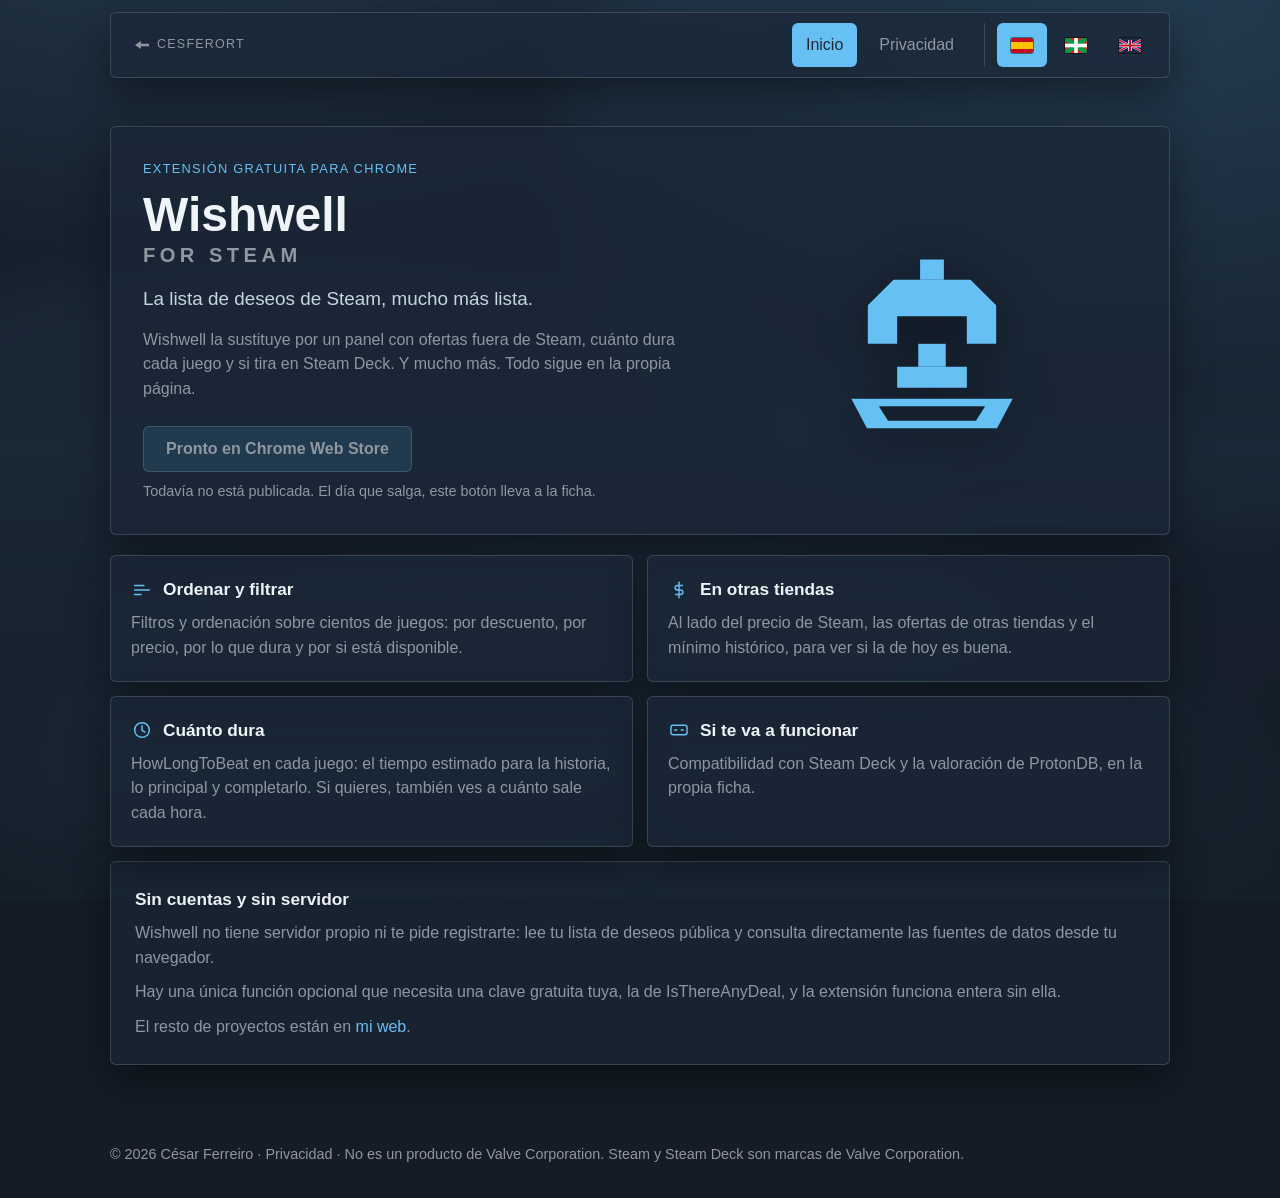
==== index.html @ 17008d9f "La web de Wishwell, dicha con más calma." ====
<!DOCTYPE html>
<html lang="es" translate="no">
<head>
  <meta charset="utf-8">
  <meta name="google" content="notranslate">
  <meta name="viewport" content="width=device-width, initial-scale=1">
  <title>Wishwell for Steam</title>
  <meta name="description" content="Convierte la lista de deseos de Steam en una lista mucho más lista: ofertas fuera de Steam, cuánto dura cada juego y si tira en Steam Deck, en el mismo panel. Y mucho más.">
  <link rel="canonical" href="https://cesferort.github.io/wishwell-site/">
  <meta property="og:type" content="website">
  <meta property="og:locale" content="es_ES">
  <meta property="og:title" content="Wishwell for Steam">
  <meta property="og:description" content="Convierte la lista de deseos de Steam en una lista mucho más lista: ofertas fuera de Steam, cuánto dura cada juego y si tira en Steam Deck, en el mismo panel. Y mucho más.">
  <meta property="og:url" content="https://cesferort.github.io/wishwell-site/">
  <meta property="og:image" content="https://cesferort.github.io/wishwell-site/art/share-2026-11.jpg">
  <meta property="og:image:width" content="1200">
  <meta property="og:image:height" content="630">
  <meta property="og:image:alt" content="El arco y el brocal de Wishwell, dentro de una moneda.">
  <meta name="twitter:card" content="summary_large_image">
  <link rel="icon" href="art/favicon.png">
  <link rel="stylesheet" href="style.css">
</head>
<body>
  <div class="scene" aria-hidden="true"></div>
  <a class="skip" href="#contenido">Saltar al contenido</a>
  <header class="bar panel-box">
    <a class="home" href="https://cesferort.github.io/" target="_blank" rel="noopener">
      <span class="home-arrow" aria-hidden="true"></span>Cesferort
    </a>
    <input class="menu-check" id="menu-check" type="checkbox">
    <label class="menu-toggle" for="menu-check"><span class="visually-hidden">Menú</span><span class="burger" aria-hidden="true"></span></label>
    <nav class="nav" aria-label="Páginas">
      <a href="index.html" aria-current="page">Inicio</a>
      <a href="privacy/es.html">Privacidad</a>
      <span class="langs">
        <a href="index.html" lang="es" aria-current="page" class="flag flag-es" aria-label="Español"><svg class="flag-svg" viewBox="0 0 22 15" aria-hidden="true"><rect width="22" height="15" fill="#c60b1e"/><rect y="4" width="22" height="7" fill="#ffc400"/></svg></a>
        <a href="eu.html" lang="eu" hreflang="eu" class="flag flag-eu" aria-label="Euskera"><svg class="flag-svg" viewBox="0 0 22 15" aria-hidden="true"><rect width="22" height="15" fill="#da291c"/><path fill="#009b48" d="M0 0h4.2L22 12.2V15h-4.2L0 2.8z"/><path fill="#009b48" d="M22 0h-4.2L0 12.2V15h4.2L22 2.8z"/><rect x="9.2" width="3.6" height="15" fill="#fff"/><rect y="5.7" width="22" height="3.6" fill="#fff"/></svg></a>
        <a href="en.html" lang="en" hreflang="en" class="flag flag-en" aria-label="Inglés"><svg class="flag-svg" viewBox="0 0 60 30" aria-hidden="true"><path fill="#012169" d="M0 0h60v30H0z"/><path stroke="#fff" stroke-width="6" d="M0 0l60 30m0-30L0 30"/><path stroke="#C8102E" stroke-width="4" d="M0 0l60 30m0-30L0 30"/><path stroke="#fff" stroke-width="10" d="M30 0v30M0 15h60"/><path stroke="#C8102E" stroke-width="6" d="M30 0v30M0 15h60"/></svg></a>
      </span>
    </nav>
  </header>
  <main id="contenido">
    <section class="hero panel-box">
      <div>
        <p class="eyebrow">Extensión gratuita para Chrome</p>
        <h1>Wishwell<span class="for">for Steam</span></h1>
        <p class="lead">La lista de deseos de Steam, mucho más lista.</p>
        <p class="plain">Wishwell la sustituye por un panel con ofertas fuera de Steam, cuánto dura cada juego y si tira en Steam Deck. Y mucho más. Todo sigue en la propia página.</p>
        <p class="store">
          <span class="cta cta-soon">Pronto en Chrome Web Store</span>
          <!-- Cuando la extensión esté publicada, este enlace sustituye al span de arriba:
               <a class="cta" href="https://chromewebstore.google.com/detail/ID">Instalar desde Chrome Web Store</a> -->
        </p>
        <p class="store-note">Todavía no está publicada. El día que salga, este botón lleva a la ficha.</p>
      </div>
      <svg class="hero-mark" viewBox="0 0 24 24" aria-hidden="true">
        <g fill="currentColor">
          <path d="M5 13.4 5 9.2 7.8 6.4 16.2 6.4 19 9.2 19 13.4 15.8 13.4 15.8 10.4 8.2 10.4 8.2 13.4Z"/>
          <path d="M10.7 4.2h2.6V6.4h-2.6z"/>
          <path d="M10.5 13.4h3V15.9h-3z"/>
          <path d="M8.2 15.9h7.6V18.2H8.2z"/>
          <path fill-rule="evenodd" d="M3.2 19.4h17.6l-1.7 3.2H4.9zM6.2 20.2h11.6l-1 1.6H7.2z"/>
        </g>
      </svg>
    </section>

    <section class="cards" aria-label="Qué hace">
      <article class="panel-box">
        <h2><svg viewBox="0 0 24 24" aria-hidden="true"><path d="M4 12h16M4 7h10M4 17h7" fill="none" stroke="currentColor" stroke-width="1.6" stroke-linecap="round"/></svg>Ordenar y filtrar</h2>
        <p>Filtros y ordenación sobre cientos de juegos: por descuento, por precio, por lo que dura y por si está disponible.</p>
      </article>
      <article class="panel-box">
        <h2><svg viewBox="0 0 24 24" aria-hidden="true"><path d="M12 3.6v16.8" fill="none" stroke="currentColor" stroke-width="1.6" stroke-linecap="round"/><path d="M15.6 7.2H10.2a2.4 2.4 0 0 0 0 4.8h3.6a2.4 2.4 0 0 1 0 4.8H8.4" fill="none" stroke="currentColor" stroke-width="1.6" stroke-linecap="round"/></svg>En otras tiendas</h2>
        <p>Al lado del precio de Steam, las ofertas de otras tiendas y el mínimo histórico, para ver si la de hoy es buena.</p>
      </article>
      <article class="panel-box">
        <h2><svg viewBox="0 0 24 24" aria-hidden="true"><circle cx="12" cy="12" r="8" fill="none" stroke="currentColor" stroke-width="1.6"/><path d="M12 7.4v5l3 2" fill="none" stroke="currentColor" stroke-width="1.6" stroke-linecap="round"/></svg>Cuánto dura</h2>
        <p>HowLongToBeat en cada juego: el tiempo estimado para la historia, lo principal y completarlo. Si quieres, también ves a cuánto sale cada hora.</p>
      </article>
      <article class="panel-box">
        <h2><svg viewBox="0 0 24 24" aria-hidden="true"><rect x="3.2" y="6.8" width="17.6" height="10.4" rx="2.4" fill="none" stroke="currentColor" stroke-width="1.6"/><path d="M7.4 12h2.2M14.4 12h2.2" fill="none" stroke="currentColor" stroke-width="1.6" stroke-linecap="round"/></svg>Si te va a funcionar</h2>
        <p>Compatibilidad con Steam Deck y la valoración de ProtonDB, en la propia ficha.</p>
      </article>
    </section>

    <!--
      Franja de capturas. Se descomenta cuando existan los cinco archivos de
      art/shots/, que son los mismos que sube la ficha de la Chrome Web Store.
      Tienen que ser capturas reales del panel sobre una lista de deseos de
      verdad: la tienda rechaza recreaciones.

      <section class="shots" aria-label="Capturas">
        <figure class="panel-box shots-wide">
          <img src="art/shots/panel.png" width="1280" height="800" alt="El panel de Wishwell sobre una lista de deseos, con juegos en oferta.">
          <figcaption>El panel sustituye a la lista y la ordena por lo que te interesa.</figcaption>
        </figure>
        <figure class="panel-box">
          <img src="art/shots/filtros.png" width="1280" height="800" alt="El panel de filtros abierto, con la rejilla de tres columnas.">
          <figcaption>Filtros por descuento, precio, duracion y disponibilidad.</figcaption>
        </figure>
        <figure class="panel-box">
          <img src="art/shots/detalle.png" width="1280" height="800" alt="El modal de detalle, con minimo historico y tiempos de juego.">
          <figcaption>Minimo historico, tiempos de HowLongToBeat y comparacion de precio.</figcaption>
        </figure>
        <figure class="panel-box">
          <img src="art/shots/temas.png" width="1280" height="800" alt="Dos temas distintos del panel, uno al lado del otro.">
          <figcaption>Diecinueve temas, incluido uno claro.</figcaption>
        </figure>
        <figure class="panel-box">
          <img src="art/shots/opciones.png" width="1280" height="800" alt="La pagina de opciones, con el apartado de IsThereAnyDeal.">
          <figcaption>Las opciones, con el apartado de IsThereAnyDeal.</figcaption>
        </figure>
      </section>
    -->

    <section class="panel panel-box">
      <h2>Sin cuentas y sin servidor</h2>
      <p>Wishwell no tiene servidor propio ni te pide registrarte: lee tu lista de deseos pública y consulta directamente las fuentes de datos desde tu navegador.</p>
      <p>Hay una única función opcional que necesita una clave gratuita tuya, la de IsThereAnyDeal, y la extensión funciona entera sin ella.</p>
      <p>El resto de proyectos están en <a href="https://cesferort.github.io/" target="_blank" rel="noopener">mi web</a>.</p>
    </section>
  </main>
  <footer>
    <p>© 2026 César Ferreiro · <a href="privacy/es.html">Privacidad</a> · No es un producto de Valve Corporation. Steam y Steam Deck son marcas de Valve Corporation.</p>
  </footer>
</body>
</html>
---- style.css ----
:root {
  color-scheme: dark;
  --bg0: #141c26;
  --bg1: #1b2838;
  --bg2: #2a475e;
  --line: rgba(199, 213, 224, 0.18);
  --text: #c7d5e0;
  --bright: #eef4f8;
  --muted: #8f98a0;
  --accent: #66c0f4;
  --accent-2: #417a9b;
  --sale: #a4d007;
  --radius: 6px;
  --shadow: 0 16px 42px rgba(0, 0, 0, 0.42);
  font-family: "Segoe UI", "Helvetica Neue", sans-serif;
}

* { box-sizing: border-box; }

body {
  margin: 0;
  min-height: 100vh;
  padding-top: 12px;
  color: var(--text);
  background: var(--bg0);
  line-height: 1.55;
}

/* La foto va desenfocada y bajo dos capas de oscurecido. */
.scene {
  position: fixed;
  inset: 0;
  z-index: -1;
  overflow: hidden;
  pointer-events: none;
}

.scene::before {
  content: "";
  position: absolute;
  inset: -48px;
  background:
    radial-gradient(1200px 680px at 18% -10%, rgba(102, 192, 244, 0.13), transparent 60%),
    radial-gradient(1000px 620px at 86% 4%, rgba(65, 122, 155, 0.2), transparent 62%),
    linear-gradient(180deg, rgba(27, 40, 56, 0.72), rgba(18, 25, 34, 0.86)),
    url("art/backdrop.jpg") center / cover no-repeat;
  filter: blur(10px);
}

.skip {
  position: absolute;
  left: 12px;
  top: 12px;
  padding: 8px 12px;
  background: var(--bg1);
  color: var(--bright);
  z-index: 5;
  transform: translateY(-150%);
}

.skip:focus { transform: none; }

.visually-hidden {
  position: absolute;
  width: 1px;
  height: 1px;
  padding: 0;
  margin: -1px;
  overflow: hidden;
  clip: rect(0, 0, 0, 0);
  white-space: nowrap;
  border: 0;
}

/* El enlace al sitio padre va a la izquierda y separado: no es una pagina
   hermana de esta, se sale del sitio. */
.home {
  display: inline-flex;
  align-items: center;
  gap: 8px;
  margin-right: auto;
  min-height: 48px;
  padding: 0 14px 0 10px;
  color: var(--muted);
  text-decoration: none;
  letter-spacing: 0.1em;
  text-transform: uppercase;
  font-size: 0.78rem;
  transition: color 220ms ease;
}

.home:hover { color: var(--accent); }

.home-arrow {
  width: 14px;
  height: 8px;
  background: currentColor;
  clip-path: polygon(0 50%, 42% 0, 42% 34%, 100% 34%, 100% 66%, 42% 66%, 42% 100%);
}

.bar {
  position: sticky;
  top: 0;
  z-index: 2;
  display: flex;
  flex-wrap: wrap;
  align-items: center;
  justify-content: flex-end;
  gap: 4px 8px;
  width: min(1060px, calc(100% - 32px));
  margin: 0 auto;
  padding: 8px 14px;
}

.menu-check {
  position: absolute;
  width: 1px;
  height: 1px;
  padding: 0;
  margin: -1px;
  overflow: hidden;
  clip: rect(0, 0, 0, 0);
  white-space: nowrap;
  border: 0;
}

.menu-toggle { display: none; }

@media (min-width: 801px) {
  .menu-check { display: none; }
}

.burger {
  position: relative;
  display: block;
  width: 18px;
  height: 2px;
  background: var(--text);
}

.burger::before,
.burger::after {
  content: "";
  position: absolute;
  left: 0;
  width: 18px;
  height: 2px;
  background: var(--text);
}

.burger::before { top: -6px; }
.burger::after { top: 6px; }

.nav {
  display: flex;
  flex-wrap: wrap;
  align-items: center;
  justify-content: flex-end;
  gap: 4px 8px;
}

.nav a {
  color: var(--muted);
  text-decoration: none;
  min-height: 44px;
  display: inline-flex;
  align-items: center;
  padding: 0 14px;
  border-radius: var(--radius);
  transition: color 200ms ease, background-color 200ms ease;
}

.nav a:hover { color: var(--bright); background: rgba(102, 192, 244, 0.14); }

.nav a[aria-current="page"] {
  color: var(--bg1);
  background: var(--accent);
}

.langs {
  display: inline-flex;
  gap: 4px;
  margin-left: 8px;
  padding-left: 12px;
  border-left: 1px solid var(--line);
}

main {
  width: min(1060px, calc(100% - 32px));
  margin: 0 auto;
  padding: 24px 0 64px;
}

.hero {
  display: grid;
  grid-template-columns: 1.15fr 0.85fr;
  gap: 28px;
  align-items: center;
  margin-top: 24px;
  padding: 32px;
}

.eyebrow {
  margin: 0 0 10px;
  color: var(--accent);
  letter-spacing: 0.1em;
  text-transform: uppercase;
  font-size: 0.8rem;
}

h1 {
  margin: 0;
  font-size: clamp(2rem, 4.6vw, 3rem);
  font-weight: 650;
  line-height: 1.08;
  color: var(--bright);
}

h1 .for {
  display: block;
  margin-top: 4px;
  font-size: 0.42em;
  font-weight: 600;
  letter-spacing: 0.22em;
  text-transform: uppercase;
  color: var(--muted);
}

.lead {
  margin: 18px 0 0;
  font-size: 1.18rem;
  max-width: 34rem;
}

.plain {
  margin: 14px 0 0;
  max-width: 38rem;
  color: var(--muted);
}

.hero-mark {
  width: min(100%, 220px);
  justify-self: center;
  color: var(--accent);
  filter: drop-shadow(0 12px 28px rgba(0, 0, 0, 0.45));
}

/* Boton de la tienda. `.cta-soon` es el mismo boton apagado, mientras la
   extension no este publicada. */
.store { margin: 24px 0 0; }

.cta {
  display: inline-flex;
  align-items: center;
  justify-content: center;
  min-height: 46px;
  padding: 0 22px;
  border-radius: var(--radius);
  background: var(--accent);
  color: var(--bg1);
  font-weight: 650;
  text-decoration: none;
  border: 1px solid transparent;
  transition: background-color 200ms ease;
}

.cta:hover { background: #8ad1f8; }

.cta-soon {
  background: rgba(102, 192, 244, 0.12);
  border-color: var(--line);
  color: var(--muted);
  font-weight: 600;
  cursor: default;
}

.store-note {
  margin: 8px 0 0;
  color: var(--muted);
  font-size: 0.9rem;
}

.cards {
  display: grid;
  grid-template-columns: 1fr 1fr;
  gap: 14px;
  margin-top: 20px;
}

.cards article {
  padding: 20px;
  transition:
    transform 240ms ease,
    border-color 240ms ease,
    background-color 240ms ease,
    box-shadow 240ms ease;
}

.cards article:hover {
  transform: translateY(-3px);
  border-color: rgba(102, 192, 244, 0.8);
  background: rgba(36, 52, 72, 0.88);
  box-shadow: 0 22px 48px rgba(0, 0, 0, 0.34);
}

.cards h2 {
  display: flex;
  align-items: center;
  gap: 10px;
  margin: 0 0 8px;
  font-size: 1.08rem;
  font-weight: 650;
  color: var(--bright);
}

.cards h2 svg {
  width: 22px;
  height: 22px;
  flex: none;
  color: var(--accent);
}

.cards p { margin: 0; color: var(--muted); }

/* Franja de capturas. El marcado esta escrito y comentado en las tres paginas,
   igual que el enlace de la tienda: las capturas tienen que salir de la
   extension funcionando sobre una lista de deseos real, no de una recreacion,
   porque son las mismas que pide la ficha de la tienda y alli se exige que
   muestren funcionalidad real. */
.shots {
  display: grid;
  grid-template-columns: repeat(auto-fit, minmax(300px, 1fr));
  gap: 14px;
  margin-top: 14px;
}

.shots figure {
  margin: 0;
  padding: 10px 10px 0;
  overflow: hidden;
}

.shots img {
  display: block;
  width: 100%;
  height: auto;
  border-radius: 4px;
}

.shots figcaption {
  padding: 10px 4px 12px;
  color: var(--muted);
  font-size: 0.9rem;
}

.shots-wide { grid-column: 1 / -1; }

.panel {
  margin-top: 14px;
  padding: 24px;
}

.panel h2 {
  margin: 0 0 8px;
  font-size: 1.08rem;
  font-weight: 650;
  color: var(--bright);
}

.panel p, .panel li { margin: 0; color: var(--muted); }
.panel p + p, .panel ul { margin-top: 10px; }
.panel ul { padding-left: 1.2rem; }

.panel a {
  color: var(--accent);
  text-decoration: none;
  transition: color 200ms ease;
}

.panel a:hover { color: var(--bright); }


/* Paginas de texto largo (privacidad). */
article.page { padding: 34px 38px 44px; }

.page h1 {
  margin: 0 0 6px;
  font-size: clamp(1.7rem, 3.6vw, 2.2rem);
}

.page .updated {
  margin: 0 0 30px;
  color: var(--accent);
  font-size: 0.92rem;
}

.page h2 {
  margin: 32px 0 8px;
  font-size: 1.08rem;
  font-weight: 650;
  color: var(--bright);
}

.page p, .page li { color: var(--muted); }
.page p + p { margin-top: 12px; }
.page ul { margin: 10px 0 0; padding-left: 1.3rem; }
.page li + li { margin-top: 10px; }
.page strong { color: var(--text); }

.page code {
  padding: 1px 5px;
  border-radius: 3px;
  background: rgba(102, 192, 244, 0.1);
  color: var(--accent);
  font-size: 0.92em;
}

.page a { color: var(--accent); text-decoration: none; }
.page a:hover { color: var(--bright); }

.legal-note {
  margin-top: 34px;
  padding-top: 16px;
  border-top: 1px solid var(--line);
  font-size: 0.88rem;
}

footer {
  width: min(1060px, calc(100% - 32px));
  margin: 0 auto 32px;
  color: var(--muted);
  font-size: 0.9rem;
}

footer a { color: var(--muted); text-decoration: none; }
footer a:hover { color: var(--bright); }

.panel-box {
  background: rgba(27, 40, 56, 0.72);
  border: 1px solid var(--line);
  border-radius: var(--radius);
  box-shadow: var(--shadow);
}

.hero,
.cards article {
  opacity: 1;
  animation: rise 650ms ease forwards;
}

.cards article:nth-child(2) { animation-delay: 70ms; }
.cards article:nth-child(3) { animation-delay: 140ms; }
.cards article:nth-child(4) { animation-delay: 210ms; }

:focus-visible {
  outline: 2px solid var(--accent);
  outline-offset: 3px;
}

@keyframes rise {
  from { opacity: 0; transform: translateY(10px); }
  to { opacity: 1; transform: none; }
}

@media (max-width: 800px) {
  body { padding-top: 0; }
  .bar { top: 0; width: 100%; margin: 0; border-radius: 0; padding: 6px 8px; }
  .home { font-size: 0.72rem; padding-left: 6px; }
  .menu-toggle {
    display: inline-flex;
    align-items: center;
    justify-content: center;
    width: 48px;
    height: 48px;
    margin-left: auto;
    border-radius: var(--radius);
    cursor: pointer;
  }
  .nav {
    display: none;
    flex-basis: 100%;
    flex-direction: column;
    align-items: stretch;
    padding: 4px 0 8px;
  }
  .menu-check:checked ~ .nav { display: flex; }
  .menu-check:focus-visible + .menu-toggle {
    outline: 2px solid var(--accent);
    outline-offset: 3px;
  }
  .menu-check:checked + .menu-toggle .burger { background: transparent; }
  .menu-check:checked + .menu-toggle .burger::before { top: 0; transform: rotate(45deg); }
  .menu-check:checked + .menu-toggle .burger::after { top: 0; transform: rotate(-45deg); }
  .langs {
    flex-basis: auto;
    justify-content: flex-start;
    width: 100%;
    margin: 4px 0 0;
    padding: 8px 0 0;
    border-left: 0;
    border-top: 1px solid var(--line);
  }
  .hero {
    grid-template-columns: 1fr;
    padding: 26px 20px 30px;
  }
  .cards { grid-template-columns: 1fr; }
  .hero-mark { width: min(100%, 160px); }
}

@media (prefers-reduced-motion: reduce) {
  .hero,
  .cards article { animation: none; }
  .cards article:hover { transform: none; }
}

/* Idioma: la bandera, no las siglas. */
.langs a.flag .flag-svg {
  width: 22px;
  height: 15px;
  display: block;
  border-radius: 2px;
  box-shadow: 0 0 0 1px rgba(0, 0, 0, 0.45);
}
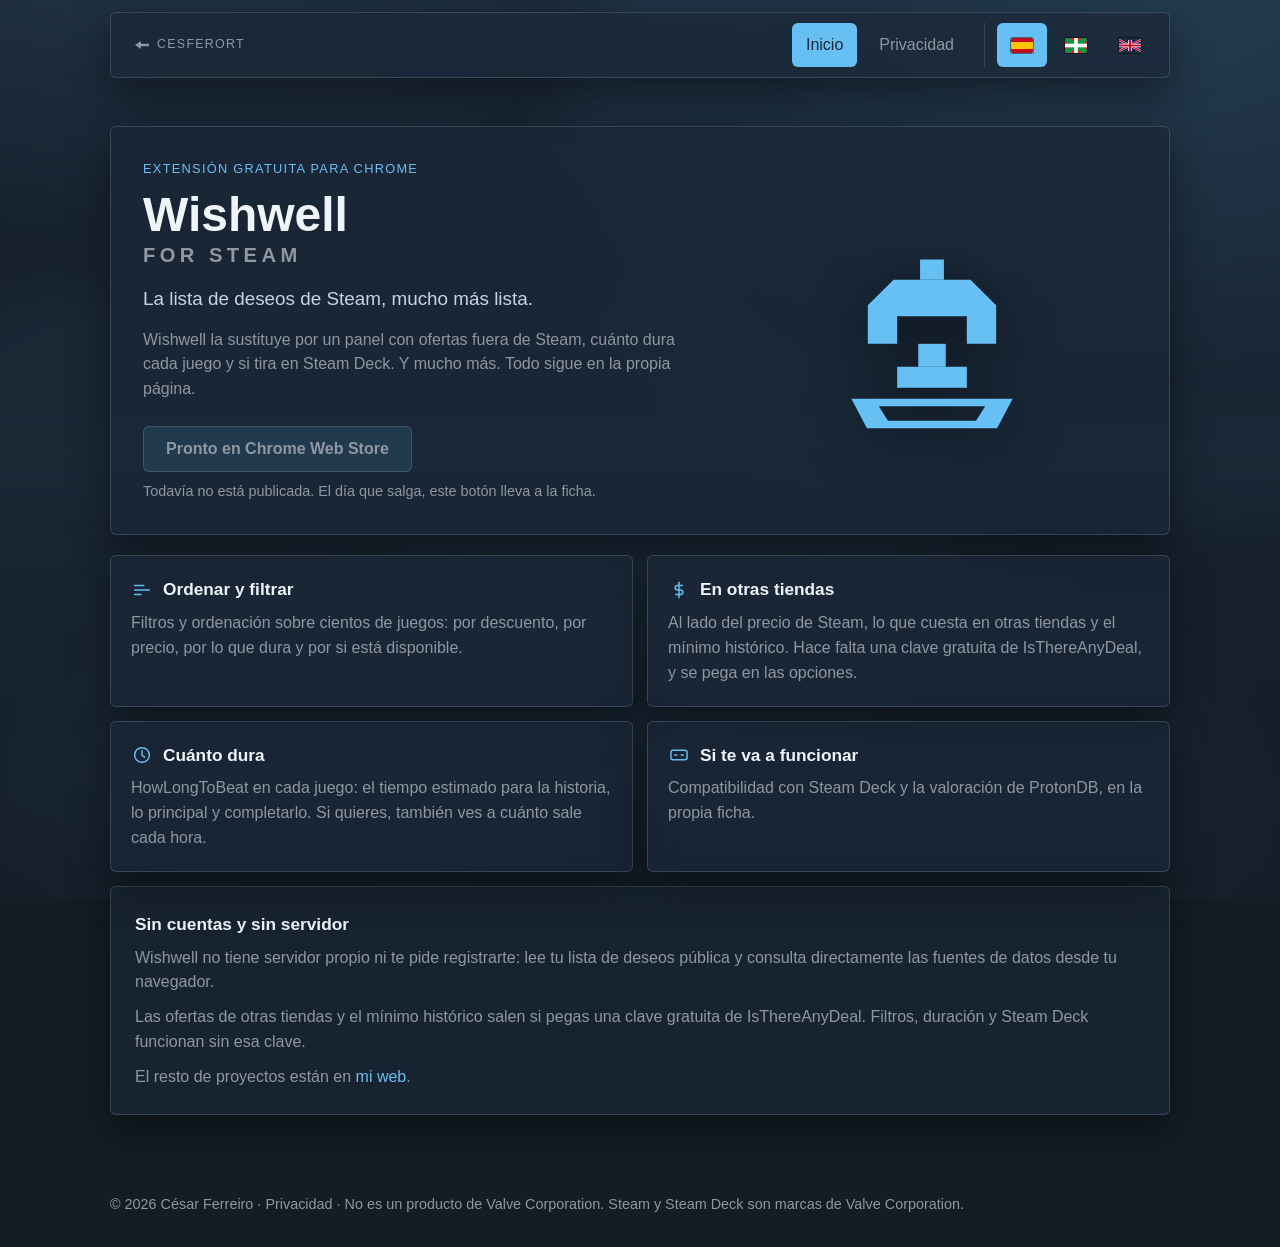
==== commit 8231a949: "La web deja de nombrar CheapShark." ====
--- a/index.html
+++ b/index.html
@@ -71,7 +71,7 @@
       </article>
       <article class="panel-box">
         <h2><svg viewBox="0 0 24 24" aria-hidden="true"><path d="M12 3.6v16.8" fill="none" stroke="currentColor" stroke-width="1.6" stroke-linecap="round"/><path d="M15.6 7.2H10.2a2.4 2.4 0 0 0 0 4.8h3.6a2.4 2.4 0 0 1 0 4.8H8.4" fill="none" stroke="currentColor" stroke-width="1.6" stroke-linecap="round"/></svg>En otras tiendas</h2>
-        <p>Al lado del precio de Steam, las ofertas de otras tiendas y el mínimo histórico, para ver si la de hoy es buena.</p>
+        <p>Al lado del precio de Steam, lo que cuesta en otras tiendas y el mínimo histórico. Hace falta una clave gratuita de IsThereAnyDeal, y se pega en las opciones.</p>
       </article>
       <article class="panel-box">
         <h2><svg viewBox="0 0 24 24" aria-hidden="true"><circle cx="12" cy="12" r="8" fill="none" stroke="currentColor" stroke-width="1.6"/><path d="M12 7.4v5l3 2" fill="none" stroke="currentColor" stroke-width="1.6" stroke-linecap="round"/></svg>Cuánto dura</h2>
@@ -116,7 +116,7 @@
     <section class="panel panel-box">
       <h2>Sin cuentas y sin servidor</h2>
       <p>Wishwell no tiene servidor propio ni te pide registrarte: lee tu lista de deseos pública y consulta directamente las fuentes de datos desde tu navegador.</p>
-      <p>Hay una única función opcional que necesita una clave gratuita tuya, la de IsThereAnyDeal, y la extensión funciona entera sin ella.</p>
+      <p>Las ofertas de otras tiendas y el mínimo histórico salen si pegas una clave gratuita de IsThereAnyDeal. Filtros, duración y Steam Deck funcionan sin esa clave.</p>
       <p>El resto de proyectos están en <a href="https://cesferort.github.io/" target="_blank" rel="noopener">mi web</a>.</p>
     </section>
   </main>
